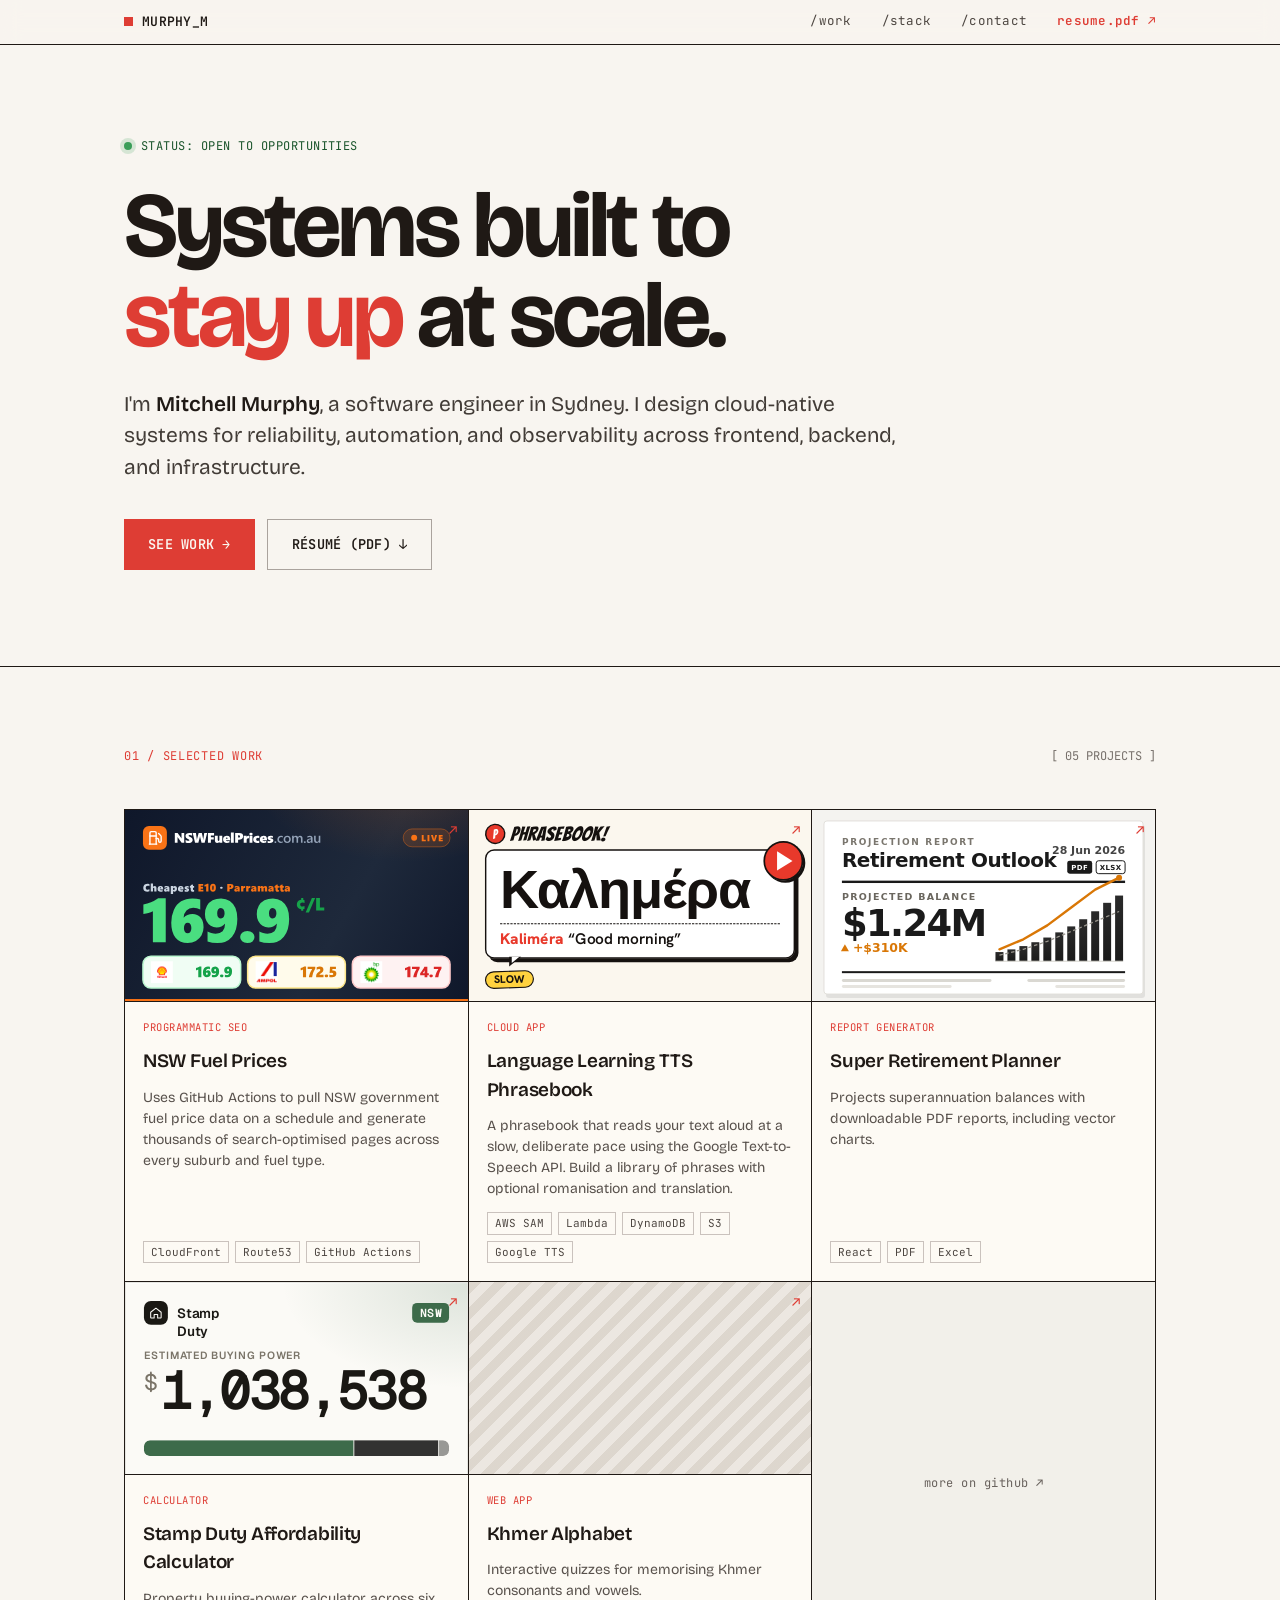
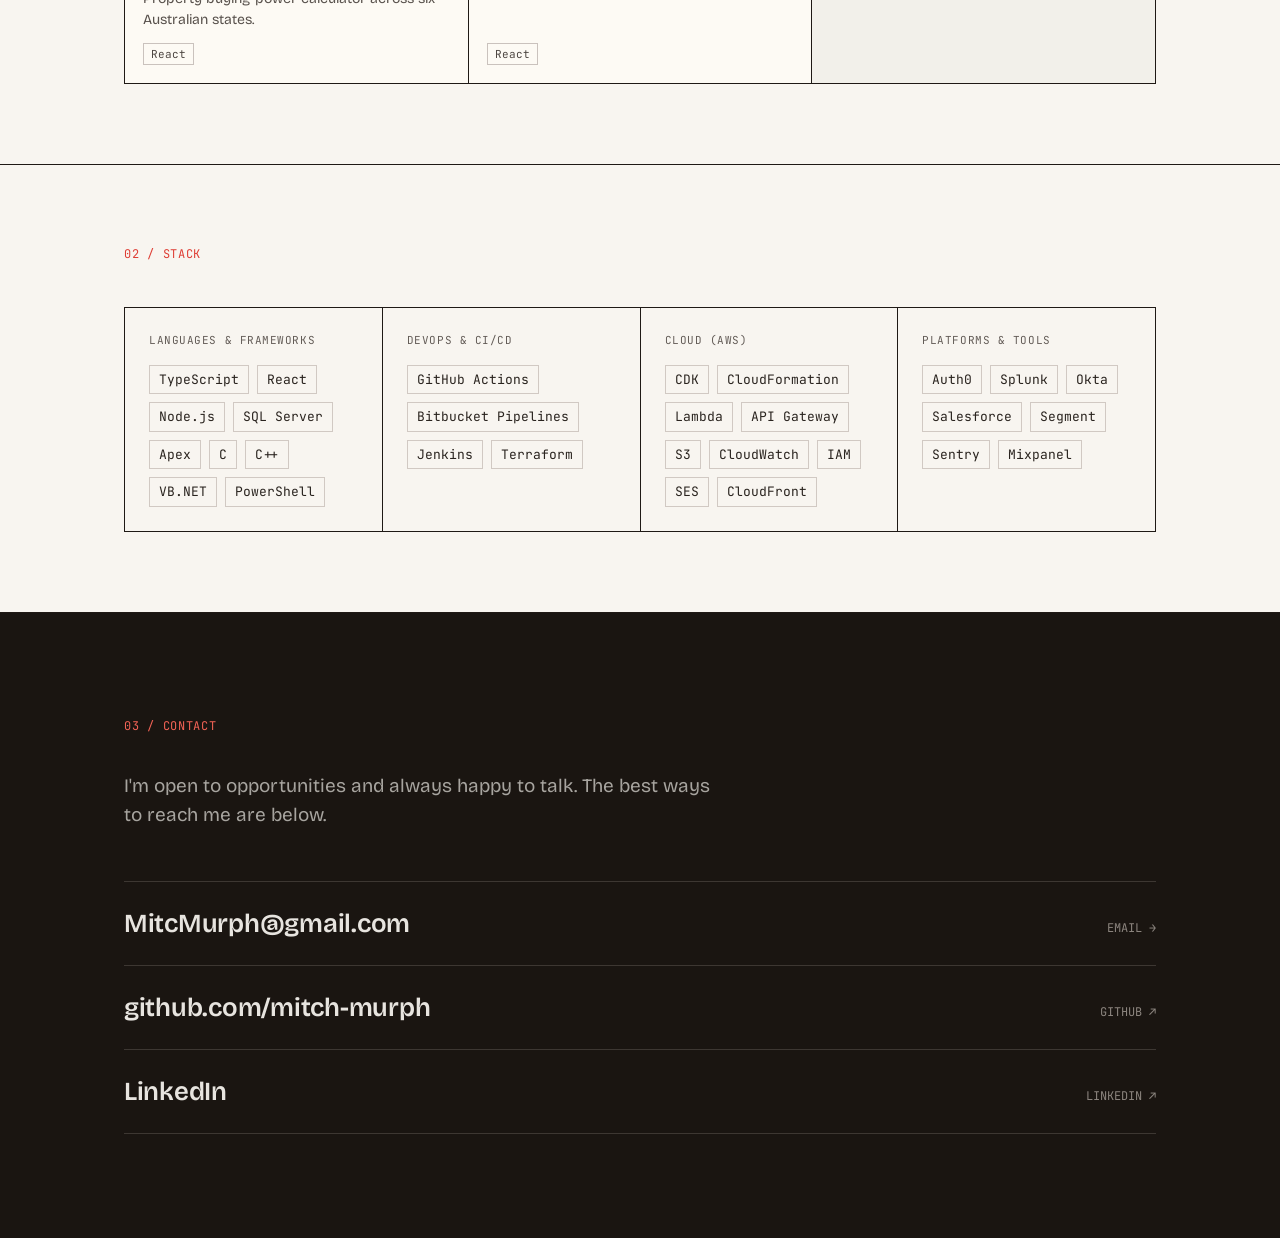
==== index.html @ 784d7cfb "Refine hero and contact section copy for clarity and conciseness" ====
<!DOCTYPE html>
<html lang="en">
<head>
  <meta charset="UTF-8">
  <meta name="viewport" content="width=device-width, initial-scale=1.0">
  <title>Mitchell Murphy — Software Engineer</title>
  <meta name="description" content="Mitchell Murphy — software engineer in Sydney building cloud-native systems for reliability, automation, and observability.">
  <link rel="icon" href="favicon.svg" type="image/svg+xml">
  <link rel="preconnect" href="https://fonts.googleapis.com">
  <link rel="preconnect" href="https://fonts.gstatic.com" crossorigin>
  <link href="https://fonts.googleapis.com/css2?family=Bricolage+Grotesque:opsz,wght@12..96,400;12..96,500;12..96,600;12..96,700;12..96,800&family=JetBrains+Mono:wght@400;500;600&display=swap" rel="stylesheet">
  <link rel="stylesheet" href="style.css">
</head>
<body>

  <!-- NAV -->
  <header class="nav">
    <nav class="nav__inner">
      <a href="#top" class="nav__brand mono"><span class="nav__dot"></span>MURPHY_M</a>
      <div class="nav__links mono">
        <a href="#work">/work</a>
        <a href="#stack">/stack</a>
        <a href="#contact">/contact</a>
        <a href="resume.pdf" target="_blank" rel="noopener" class="nav__resume">resume.pdf ↗</a>
      </div>
    </nav>
  </header>

  <main id="top">

    <!-- HERO -->
    <section class="hero">
      <div class="wrap">
        <p class="status mono"><span class="status__dot"></span>STATUS: OPEN TO OPPORTUNITIES</p>
        <h1 class="hero__title">Systems built to <span class="accent">stay up</span> at scale.</h1>
        <p class="hero__lede">I'm <strong>Mitchell Murphy</strong>, a software engineer in Sydney. I design cloud-native systems for reliability, automation, and observability across frontend, backend, and infrastructure.</p>
        <div class="hero__cta">
          <a href="#work" class="btn btn--solid mono">SEE WORK →</a>
          <a href="resume.pdf" target="_blank" rel="noopener" class="btn btn--ghost mono">RÉSUMÉ (PDF) ↓</a>
        </div>
      </div>
    </section>

    <!-- WORK -->
    <section id="work" class="section">
      <div class="wrap">
        <div class="section__head">
          <p class="eyebrow mono">01 / SELECTED WORK</p>
          <span class="mono section__count">[ 05 PROJECTS ]</span>
        </div>
        <div class="cards">

          <a href="https://www.nswfuelprices.com.au/" target="_blank" rel="noopener" class="card">
            <div class="card__thumb">
              <img class="card__thumb-img" src="assets/thumbs/nsw-fuel-prices.svg" alt="NSW Fuel Prices — search fuel by suburb" loading="lazy" width="1000" height="562">
              <span class="mono card__arrow">↗</span>
            </div>
            <div class="card__body">
              <span class="card__kind mono">PROGRAMMATIC SEO</span>
              <h3 class="card__title">NSW Fuel Prices</h3>
              <p class="card__desc">Uses GitHub Actions to pull NSW government fuel price data on a schedule and generate thousands of search-optimised pages across every suburb and fuel type.</p>
              <div class="tags mono"><span>CloudFront</span><span>Route53</span><span>GitHub Actions</span></div>
            </div>
          </a>

          <a href="/language-learning-tts-phrasebook" class="card">
            <div class="card__thumb">
              <img class="card__thumb-img" src="assets/thumbs/language-learning-tts-phrasebook.svg" alt="Language Learning TTS Phrasebook app" loading="lazy" width="1000" height="562">
              <span class="mono card__arrow">↗</span>
            </div>
            <div class="card__body">
              <span class="card__kind mono">CLOUD APP</span>
              <h3 class="card__title">Language Learning TTS Phrasebook</h3>
              <p class="card__desc">A phrasebook that reads your text aloud at a slow, deliberate pace using the Google Text-to-Speech API. Build a library of phrases with optional romanisation and translation.</p>
              <div class="tags mono"><span>AWS SAM</span><span>Lambda</span><span>DynamoDB</span><span>S3</span><span>Google TTS</span></div>
            </div>
          </a>

          <a href="/super-retirement-planner" class="card">
            <div class="card__thumb">
              <img class="card__thumb-img" src="assets/thumbs/super-retirement-planner.svg" alt="Super Retirement Planner" loading="lazy" width="1000" height="562">
              <span class="mono card__arrow">↗</span>
            </div>
            <div class="card__body">
              <span class="card__kind mono">REPORT GENERATOR</span>
              <h3 class="card__title">Super Retirement Planner</h3>
              <p class="card__desc">Projects superannuation balances with downloadable PDF reports, including vector charts.</p>
              <div class="tags mono"><span>React</span><span>PDF</span><span>Excel</span></div>
            </div>
          </a>

          <a href="/stamp-duty-affordability-calculator" class="card">
            <div class="card__thumb">
              <img class="card__thumb-img" src="assets/thumbs/stamp-duty-affordability-calculator.svg" alt="Stamp Duty Affordability Calculator" loading="lazy" width="1000" height="562">
              <span class="mono card__arrow">↗</span>
            </div>
            <div class="card__body">
              <span class="card__kind mono">CALCULATOR</span>
              <h3 class="card__title">Stamp Duty Affordability Calculator</h3>
              <p class="card__desc">Property buying-power calculator across six Australian states.</p>
              <div class="tags mono"><span>React</span></div>
            </div>
          </a>

          <a href="/khmer-alphabet" class="card">
            <div class="card__thumb"><video autoplay muted loop playsinline><source src="assets/videos/khmer-alphabet.mp4" type="video/mp4"></video><span class="mono card__arrow">↗</span></div>
            <div class="card__body">
              <span class="card__kind mono">WEB APP</span>
              <h3 class="card__title">Khmer Alphabet</h3>
              <p class="card__desc">Interactive quizzes for memorising Khmer consonants and vowels.</p>
              <div class="tags mono"><span>React</span></div>
            </div>
          </a>

          <a href="https://github.com/mitch-murph" target="_blank" rel="noopener" class="card card--more">
            <span class="mono">more on github ↗</span>
          </a>

        </div>
      </div>
    </section>

    <!-- STACK -->
    <section id="stack" class="section">
      <div class="wrap">
        <p class="eyebrow mono section__solo">02 / STACK</p>
        <div class="stack">
          <div class="stack__group">
            <p class="stack__label mono">LANGUAGES &amp; FRAMEWORKS</p>
            <div class="chips mono"><span>TypeScript</span><span>React</span><span>Node.js</span><span>SQL Server</span><span>Apex</span><span>C</span><span>C++</span><span>VB.NET</span><span>PowerShell</span></div>
          </div>
          <div class="stack__group">
            <p class="stack__label mono">DEVOPS &amp; CI/CD</p>
            <div class="chips mono"><span>GitHub Actions</span><span>Bitbucket Pipelines</span><span>Jenkins</span><span>Terraform</span></div>
          </div>
          <div class="stack__group">
            <p class="stack__label mono">CLOUD (AWS)</p>
            <div class="chips mono"><span>CDK</span><span>CloudFormation</span><span>Lambda</span><span>API Gateway</span><span>S3</span><span>CloudWatch</span><span>IAM</span><span>SES</span><span>CloudFront</span></div>
          </div>
          <div class="stack__group">
            <p class="stack__label mono">PLATFORMS &amp; TOOLS</p>
            <div class="chips mono"><span>Auth0</span><span>Splunk</span><span>Okta</span><span>Salesforce</span><span>Segment</span><span>Sentry</span><span>Mixpanel</span></div>
          </div>
        </div>
      </div>
    </section>

    <!-- CONTACT -->
    <section id="contact" class="contact">
      <div class="wrap">
        <p class="eyebrow mono eyebrow--accent">03 / CONTACT</p>
        <p class="contact__lede">I'm open to opportunities and always happy to talk. The best ways to reach me are below.</p>
        <div class="contact__rows">
          <a href="mailto:MitcMurph@gmail.com" class="crow">
            <span class="crow__val">MitcMurph@gmail.com</span>
            <span class="crow__tag mono">EMAIL <span class="crow__arrow">→</span></span>
          </a>
          <a href="https://github.com/mitch-murph" target="_blank" rel="noopener" class="crow">
            <span class="crow__val">github.com/mitch-murph</span>
            <span class="crow__tag mono">GITHUB <span class="crow__arrow">↗</span></span>
          </a>
          <a href="https://www.linkedin.com/in/mitchell-m-9b1806183/" target="_blank" rel="noopener" class="crow">
            <span class="crow__val">LinkedIn</span>
            <span class="crow__tag mono">LINKEDIN <span class="crow__arrow">↗</span></span>
          </a>
        </div>
      </div>
    </section>

  </main>
</body>
</html>
---- style.css ----
/* =========================================================================
   Mitchell Murphy — personal site
   Plain HTML/CSS, no build step. Drop into a GitHub Pages repo root.
   Colors use OKLCH; design accent = signal vermilion oklch(0.6 0.2 28).
   ========================================================================= */

*, *::before, *::after { box-sizing: border-box; }

:root {
  --bg:        oklch(0.972 0.008 85);
  --bg-card:   oklch(0.985 0.008 85);
  --ink:       oklch(0.22 0.012 60);
  --ink-soft:  oklch(0.36 0.012 60);
  --ink-mute:  oklch(0.46 0.012 60);
  --line:      oklch(0.22 0.012 60);
  --line-soft: oklch(0.84 0.012 60);
  --accent:    oklch(0.6 0.2 28);
  --accent-hi: oklch(0.52 0.2 28);
  --green:     oklch(0.62 0.14 150);
  --maxw: 1120px;
}

html { scroll-behavior: smooth; }
body {
  margin: 0;
  font-family: 'Bricolage Grotesque', system-ui, sans-serif;
  color: var(--ink);
  background: var(--bg);
  line-height: 1.5;
  -webkit-font-smoothing: antialiased;
}
@media (prefers-reduced-motion: reduce) { html { scroll-behavior: auto; } }

.mono { font-family: 'JetBrains Mono', ui-monospace, monospace; }
::selection { background: oklch(0.6 0.2 28 / 0.22); }

a { color: inherit; }
.wrap { max-width: var(--maxw); margin: 0 auto; padding-inline: clamp(18px, 5vw, 44px); }

/* ---------- NAV ---------- */
.nav {
  position: sticky; top: 0; z-index: 50;
  backdrop-filter: saturate(160%) blur(10px);
  background: oklch(0.972 0.008 85 / 0.82);
  border-bottom: 1px solid var(--line);
}
.nav__inner {
  max-width: var(--maxw); margin: 0 auto;
  padding: 12px clamp(18px, 5vw, 44px);
  display: flex; align-items: center; justify-content: space-between; gap: 16px;
}
.nav__brand {
  text-decoration: none; font-size: 13px; font-weight: 600; letter-spacing: 0.02em;
  display: flex; align-items: center; gap: 9px;
}
.nav__dot { width: 9px; height: 9px; background: var(--accent); display: inline-block; }
.nav__links {
  display: flex; align-items: center; gap: clamp(14px, 3vw, 30px);
  font-size: 12.5px; letter-spacing: 0.02em; flex-wrap: wrap; justify-content: flex-end;
}
.nav__links a { text-decoration: none; color: oklch(0.4 0.012 60); transition: color .15s; }
.nav__links a:hover { color: var(--accent); }
.nav__resume { color: var(--accent) !important; font-weight: 600; }

/* ---------- HERO ---------- */
.hero { border-bottom: 1px solid var(--line); }
.hero .wrap { padding-block: clamp(40px, 8vw, 88px) clamp(44px, 8vw, 96px); }
.status {
  display: inline-flex; align-items: center; gap: 9px;
  font-size: 12px; letter-spacing: 0.04em; color: oklch(0.4 0.09 150);
  margin: 0 0 26px;
}
.status__dot {
  width: 8px; height: 8px; border-radius: 50%; background: var(--green);
  box-shadow: 0 0 0 4px oklch(0.62 0.14 150 / 0.18);
}
.hero__title {
  margin: 0; font-size: clamp(40px, 8.5vw, 92px); line-height: 0.98;
  letter-spacing: -0.035em; font-weight: 700; max-width: 14ch; text-wrap: balance;
}
.accent { color: var(--accent); }
.hero__lede {
  margin: 28px 0 0; font-size: clamp(17px, 2.3vw, 21px); line-height: 1.5;
  color: var(--ink-soft); max-width: 56ch; text-wrap: pretty;
}
.hero__lede strong { font-weight: 600; color: var(--ink); }
.hero__cta { margin-top: 36px; display: flex; flex-wrap: wrap; gap: 12px; }

.btn {
  display: inline-flex; align-items: center; gap: 9px; padding: 14px 24px;
  text-decoration: none; font-size: 13.5px; font-weight: 600; letter-spacing: 0.02em;
}
.btn--solid { background: var(--accent); color: oklch(0.98 0.01 85); transition: background .15s; }
.btn--solid:hover { background: var(--accent-hi); }
.btn--ghost { background: transparent; color: var(--ink); border: 1px solid oklch(0.72 0.012 60); transition: border-color .15s; }
.btn--ghost:hover { border-color: var(--ink); }

/* ---------- SECTION SCAFFOLD ---------- */
.section { border-bottom: 1px solid var(--line); }
.section .wrap { padding-block: clamp(44px, 7vw, 80px); }
.section__head {
  display: flex; align-items: baseline; justify-content: space-between;
  gap: 16px; margin-bottom: clamp(28px, 4vw, 44px); flex-wrap: wrap;
}
.eyebrow { font-size: 12px; letter-spacing: 0.06em; color: var(--accent); margin: 0; }
.section__solo { margin-bottom: clamp(28px, 4vw, 44px); }
.section__count { font-size: 12px; color: oklch(0.55 0.012 60); }

/* ---------- WORK CARDS ---------- */
.cards {
  display: grid; grid-template-columns: repeat(auto-fill, minmax(300px, 1fr));
  gap: 1px; background: var(--line); border: 1px solid var(--line);
}
.card {
  text-decoration: none; color: inherit; background: var(--bg-card);
  display: flex; flex-direction: column; transition: border-color .2s;
}
.card__thumb {
  position: relative; overflow: hidden;
  aspect-ratio: 16 / 9;
  background-color: oklch(0.93 0.01 75);
  background-image: repeating-linear-gradient(135deg, oklch(0.88 0.014 75) 0 9px, transparent 9px 18px);
  border-bottom: 1px solid var(--line);
}
.card__thumb video,
.card__thumb-img {
  position: absolute; inset: 0; width: 100%; height: 100%;
  object-fit: cover; object-position: top; display: block;
}
.card__arrow {
  position: absolute; top: 10px; right: 11px; z-index: 1;
  font-size: 14px; color: var(--accent); transition: transform .2s;
}
.card:hover .card__arrow { transform: translate(3px, -3px); }
.card__body { padding: 18px; display: flex; flex-direction: column; gap: 11px; flex: 1; }
.card__kind { font-size: 10.5px; letter-spacing: 0.05em; color: var(--accent); }
.card__title { margin: 0; font-size: 19px; font-weight: 600; letter-spacing: -0.015em; }
.card__desc { margin: 0; font-size: 14px; line-height: 1.5; color: oklch(0.44 0.012 60); flex: 1; }

.tags { display: flex; flex-wrap: wrap; gap: 6px; margin-top: 2px; font-size: 11px; }
.tags span { color: oklch(0.4 0.012 60); border: 1px solid oklch(0.82 0.012 60); padding: 2px 7px; }

.card--more {
  background: oklch(0.955 0.008 85);
  align-items: center; justify-content: center; min-height: 160px;
  font-size: 12px; letter-spacing: 0.04em; color: oklch(0.5 0.012 60);
}
.card--more:hover { color: var(--accent); }

/* ---------- TEMPLATED THUMBNAILS ---------- */
.thumb {
  position: absolute; inset: 0;
  display: flex; flex-direction: column; justify-content: space-between;
  padding: 16px;
  font-family: 'JetBrains Mono', ui-monospace, monospace;
  background:
    radial-gradient(130% 100% at 100% 0%, oklch(0.6 0.2 28 / 0.10), transparent 58%),
    var(--bg-card);
}
.thumb__tag {
  display: inline-flex; align-items: center; gap: 6px;
  font-size: 9.5px; letter-spacing: 0.09em; color: var(--accent);
}
.thumb__tag::before {
  content: ''; width: 6px; height: 6px; background: var(--accent); display: inline-block;
}

/* Fuel-price board */
.thumb-fuel__price {
  font-family: 'Bricolage Grotesque', system-ui, sans-serif;
  font-weight: 700; letter-spacing: -0.03em; color: var(--ink);
  font-size: 40px; line-height: 1;
  display: flex; align-items: baseline; gap: 10px;
}
.thumb-fuel__unit {
  font-family: 'JetBrains Mono', ui-monospace, monospace;
  font-size: 11px; font-weight: 400; letter-spacing: 0.02em; color: var(--ink-mute);
}
.thumb-fuel__rows { display: grid; gap: 4px; font-size: 9.5px; color: var(--ink-mute); }
.thumb-fuel__rows span { display: flex; justify-content: space-between; max-width: 190px; }
.thumb-fuel__rows b { font-weight: 500; color: var(--ink-soft); }

/* TTS phrase card */
.thumb-tts__phrase {
  font-family: 'Bricolage Grotesque', system-ui, sans-serif;
  font-weight: 700; font-size: 27px; line-height: 1.1; letter-spacing: -0.01em; color: var(--ink);
}
.thumb-tts__rom { font-size: 11px; color: var(--accent); margin-top: 3px; }
.thumb-tts__trans { font-size: 11px; color: var(--ink-mute); margin-top: 1px; }
.thumb-tts__player { display: flex; align-items: center; gap: 11px; }
.thumb-tts__play {
  width: 22px; height: 22px; border-radius: 50%; background: var(--accent);
  display: flex; align-items: center; justify-content: center; flex-shrink: 0;
}
.thumb-tts__play::before {
  content: ''; margin-left: 2px;
  border-left: 7px solid oklch(0.98 0.01 85);
  border-top: 5px solid transparent; border-bottom: 5px solid transparent;
}
.thumb-tts__wave { display: flex; align-items: center; gap: 3px; height: 22px; }
.thumb-tts__wave i { width: 3px; border-radius: 2px; background: var(--accent); opacity: 0.55; }
.thumb-tts__wave i:nth-child(1) { height: 7px; }
.thumb-tts__wave i:nth-child(2) { height: 15px; }
.thumb-tts__wave i:nth-child(3) { height: 21px; opacity: 0.85; }
.thumb-tts__wave i:nth-child(4) { height: 12px; }
.thumb-tts__wave i:nth-child(5) { height: 18px; }
.thumb-tts__wave i:nth-child(6) { height: 8px; }
.thumb-tts__wave i:nth-child(7) { height: 16px; }
.thumb-tts__wave i:nth-child(8) { height: 22px; opacity: 0.85; }
.thumb-tts__wave i:nth-child(9) { height: 10px; }
.thumb-tts__wave i:nth-child(10) { height: 14px; }
.thumb-tts__wave i:nth-child(11) { height: 6px; }

/* ---------- STACK ---------- */
.stack {
  display: grid; grid-template-columns: repeat(auto-fit, minmax(240px, 1fr));
  gap: 1px; background: var(--line); border: 1px solid var(--line);
}
.stack__group { background: var(--bg); padding: 24px; }
.stack__label { font-size: 11px; letter-spacing: 0.05em; color: oklch(0.48 0.012 60); margin: 0 0 16px; }
.chips { display: flex; flex-wrap: wrap; gap: 8px; }
.chips span {
  font-size: 13px; color: oklch(0.26 0.012 60);
  border: 1px solid var(--line-soft); padding: 4px 9px;
}

/* ---------- CONTACT ---------- */
.contact { background: oklch(0.2 0.012 60); color: oklch(0.9 0.008 85); }
.contact .wrap { padding-block: clamp(56px, 9vw, 104px); }
.eyebrow--accent { color: oklch(0.68 0.18 28); margin-bottom: clamp(24px, 4vw, 36px); }
.contact__title {
  margin: 0; font-size: clamp(30px, 5.5vw, 56px); line-height: 1.04;
  letter-spacing: -0.03em; font-weight: 700; max-width: 18ch; text-wrap: balance;
}
.contact__lede {
  margin: 22px 0 0; font-size: clamp(16px, 2.2vw, 19px); line-height: 1.55;
  color: oklch(0.72 0.008 85); max-width: 50ch; text-wrap: pretty;
}
.contact__rows { margin-top: clamp(36px, 5vw, 52px); border-top: 1px solid oklch(0.34 0.012 60); }
.crow {
  display: flex; align-items: baseline; justify-content: space-between; gap: 16px;
  padding: 22px 0; border-bottom: 1px solid oklch(0.34 0.012 60);
  text-decoration: none; color: oklch(0.92 0.008 85); transition: color .15s;
}
.crow:hover { color: var(--accent); }
.crow__val { font-size: clamp(18px, 3vw, 26px); font-weight: 600; letter-spacing: -0.01em; }
.crow__tag { font-size: 12px; color: oklch(0.62 0.012 60); white-space: nowrap; }
.crow__arrow { display: inline-block; transition: transform .15s; }
.crow:hover .crow__arrow { transform: translateX(3px); }
.foot {
  margin-top: clamp(40px, 6vw, 64px); display: flex; justify-content: space-between;
  flex-wrap: wrap; gap: 8px; font-size: 11.5px; letter-spacing: 0.04em; color: oklch(0.55 0.012 60);
}
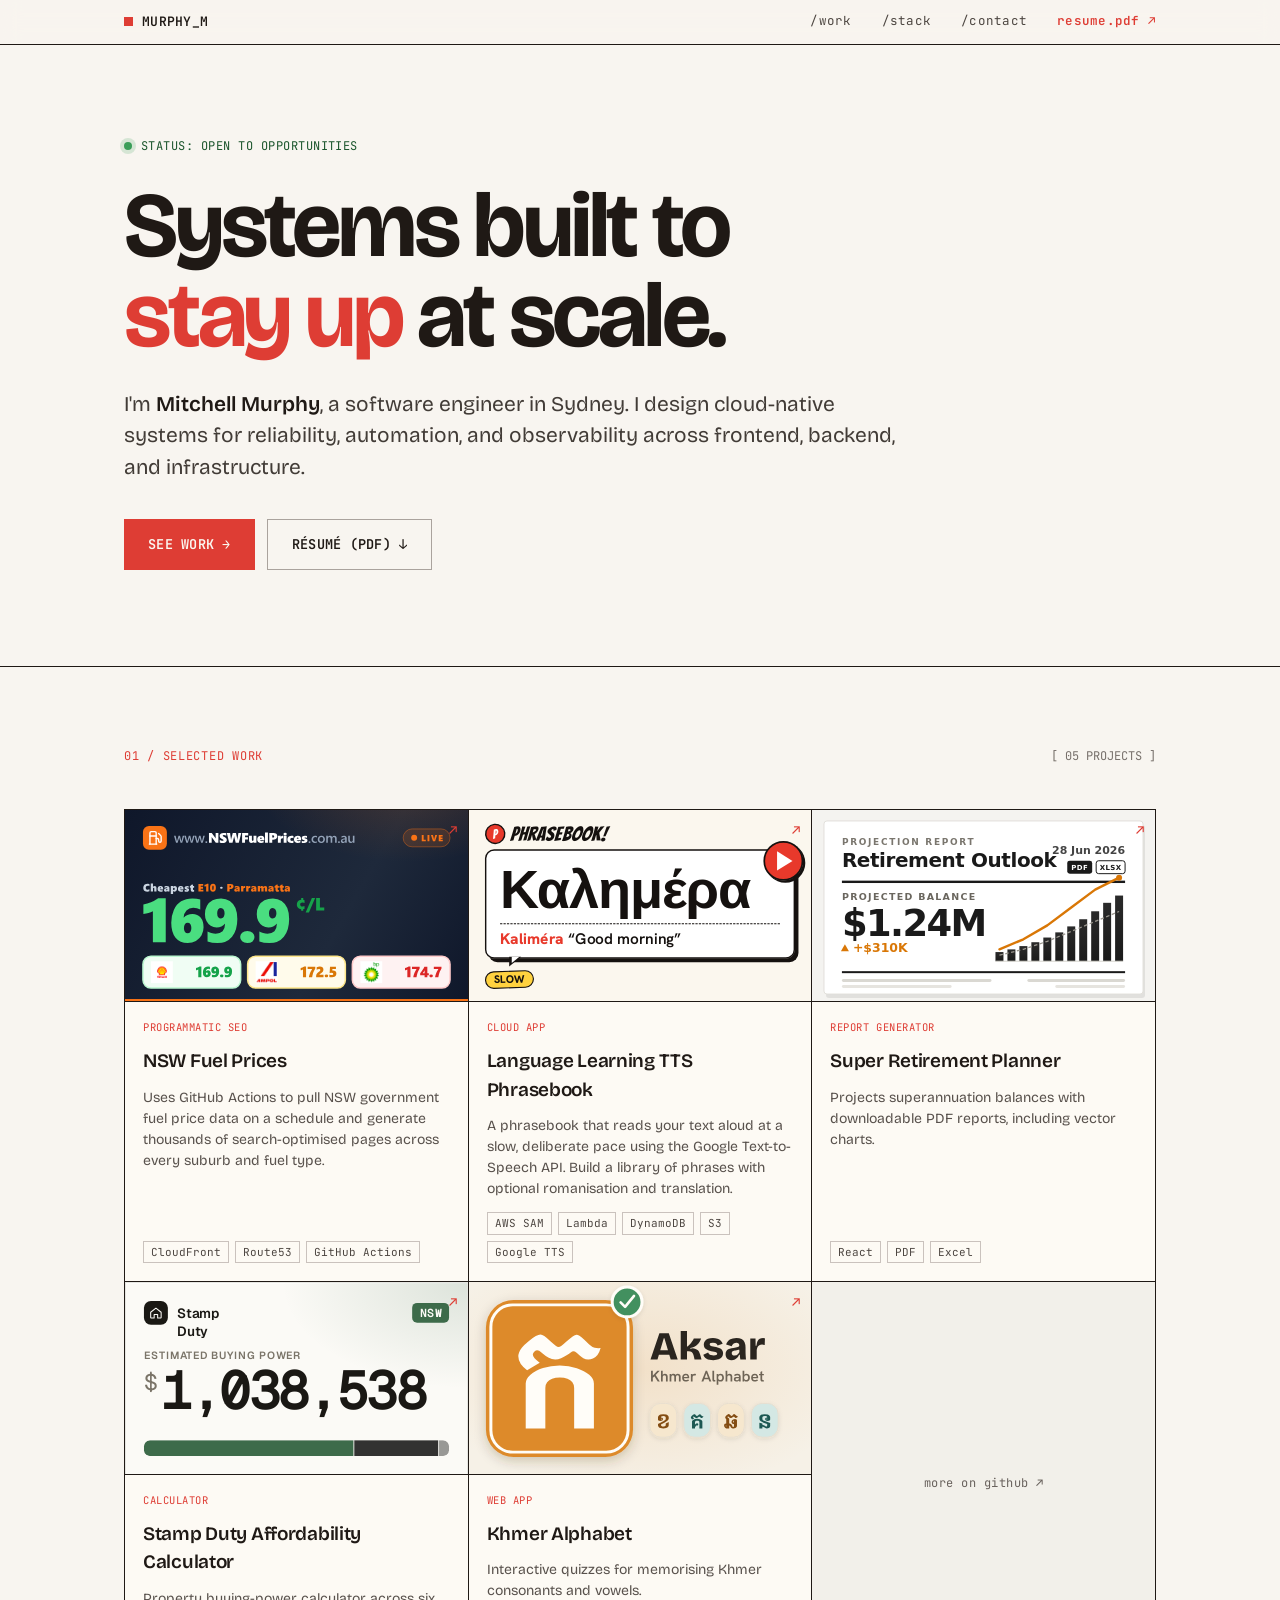
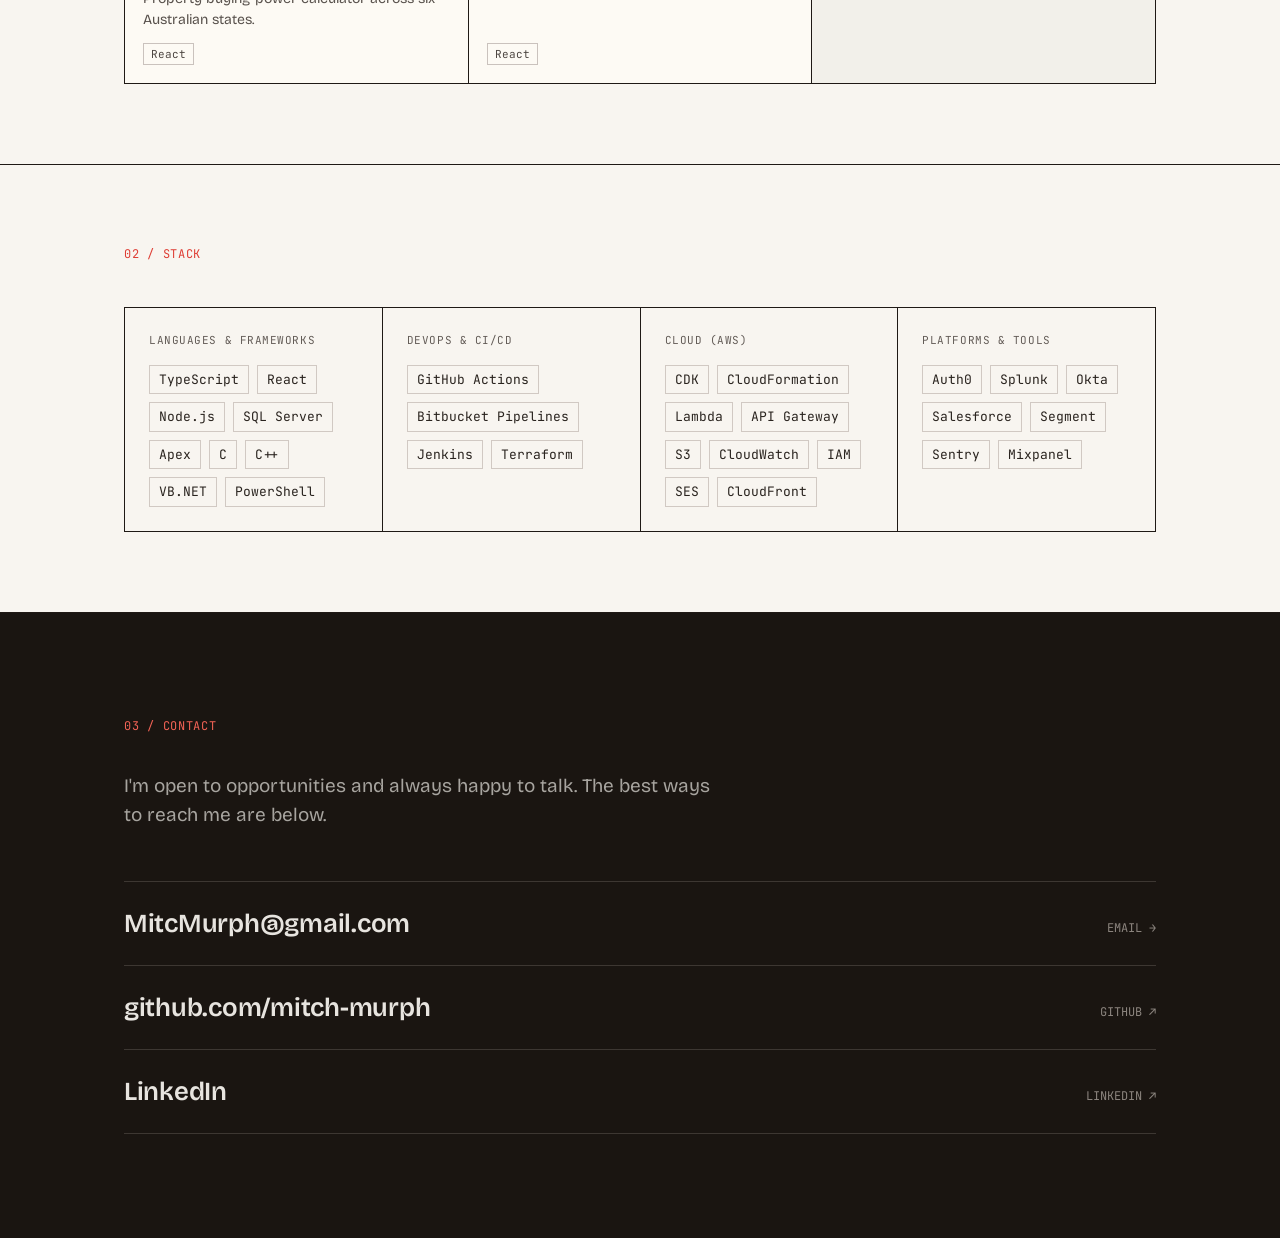
==== commit 3d7c4958: "Update Khmer Alphabet card with SVG thumbnail and new project link Co-Authored-By: Claude Sonnet 5 <" ====
--- a/index.html
+++ b/index.html
@@ -4,7 +4,7 @@
   <meta charset="UTF-8">
   <meta name="viewport" content="width=device-width, initial-scale=1.0">
   <title>Mitchell Murphy — Software Engineer</title>
-  <meta name="description" content="Mitchell Murphy — software engineer in Sydney building cloud-native systems for reliability, automation, and observability.">
+  <meta name="description" content="Mitchell Murphy">
   <link rel="icon" href="favicon.svg" type="image/svg+xml">
   <link rel="preconnect" href="https://fonts.googleapis.com">
   <link rel="preconnect" href="https://fonts.gstatic.com" crossorigin>
@@ -102,8 +102,11 @@
             </div>
           </a>
 
-          <a href="/khmer-alphabet" class="card">
-            <div class="card__thumb"><video autoplay muted loop playsinline><source src="assets/videos/khmer-alphabet.mp4" type="video/mp4"></video><span class="mono card__arrow">↗</span></div>
+          <a href="https://mitch-murph.github.io/language-learning-khmer-alphabet/" target="_blank" rel="noopener" class="card">
+            <div class="card__thumb">
+              <img class="card__thumb-img" src="assets/thumbs/khmer-alphabet.svg" alt="Khmer Alphabet — interactive quizzes for Khmer consonants and vowels" loading="lazy" width="1000" height="562">
+              <span class="mono card__arrow">↗</span>
+            </div>
             <div class="card__body">
               <span class="card__kind mono">WEB APP</span>
               <h3 class="card__title">Khmer Alphabet</h3>
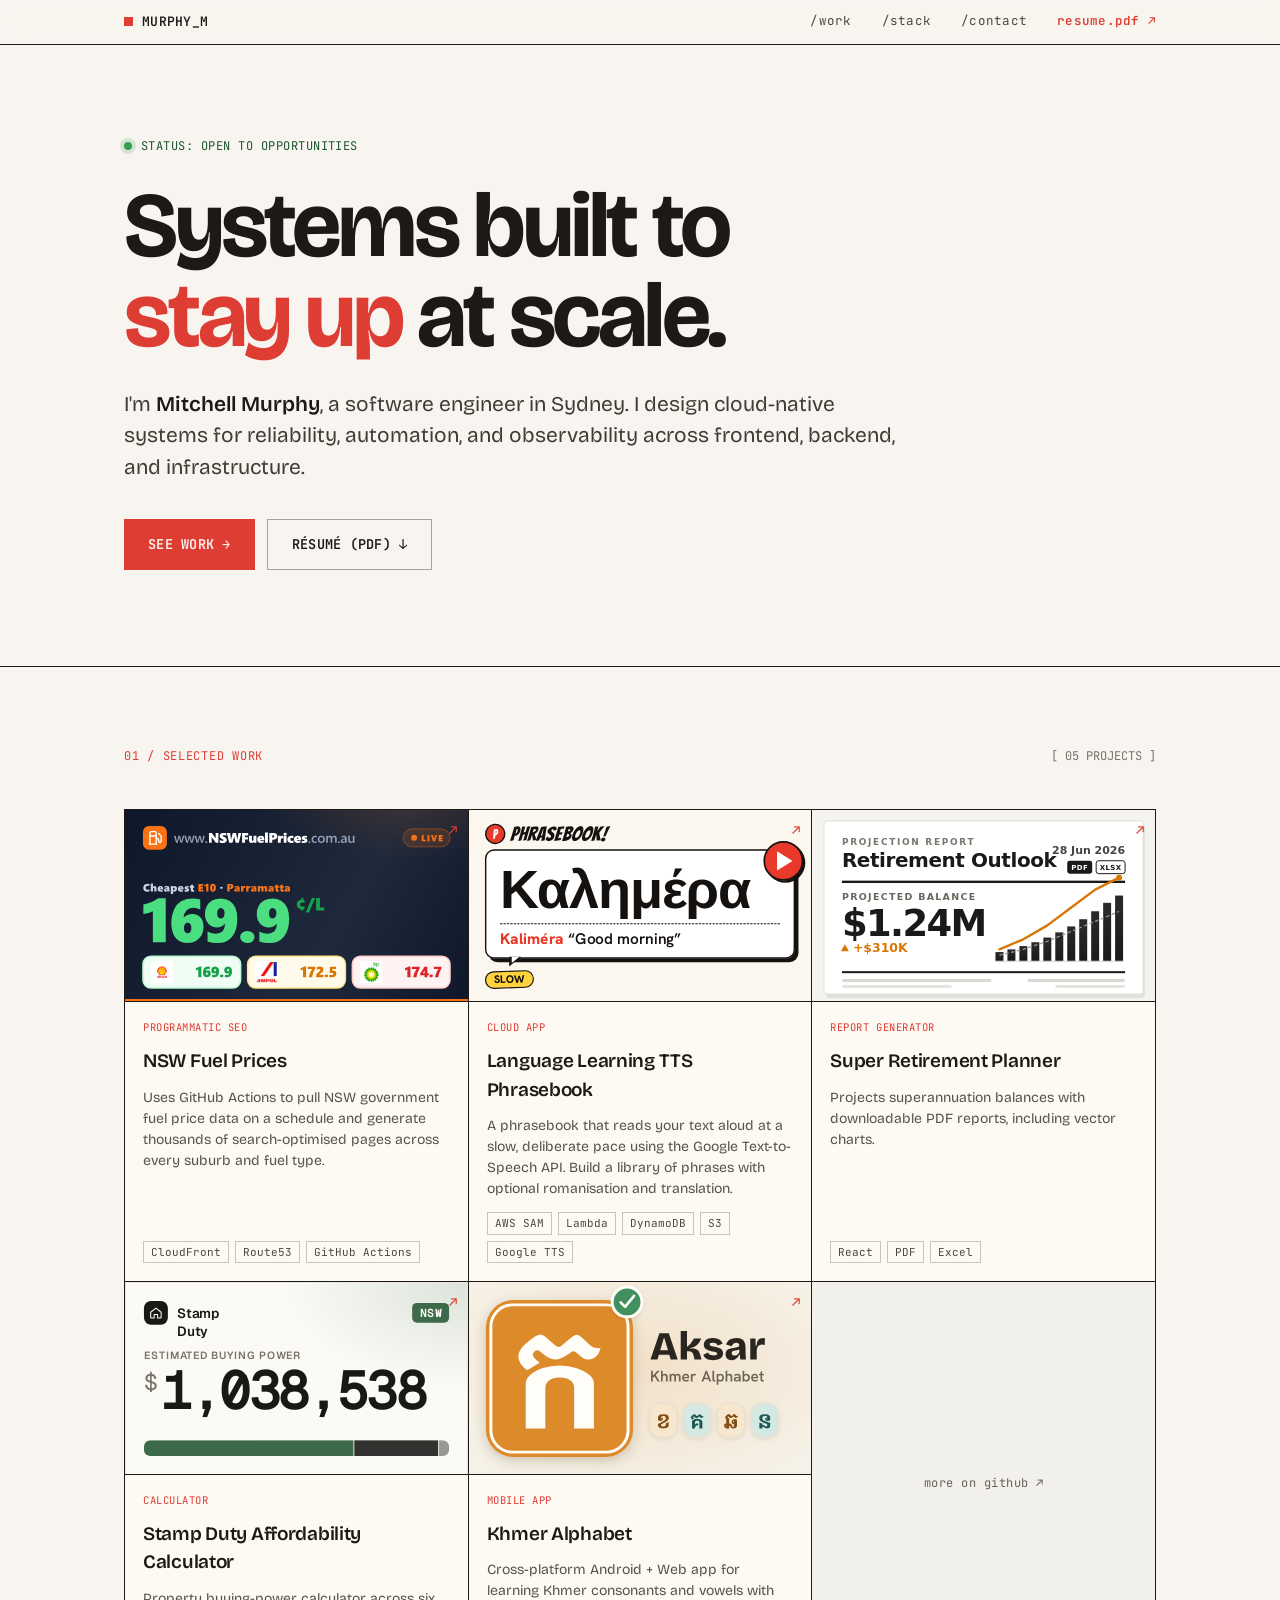
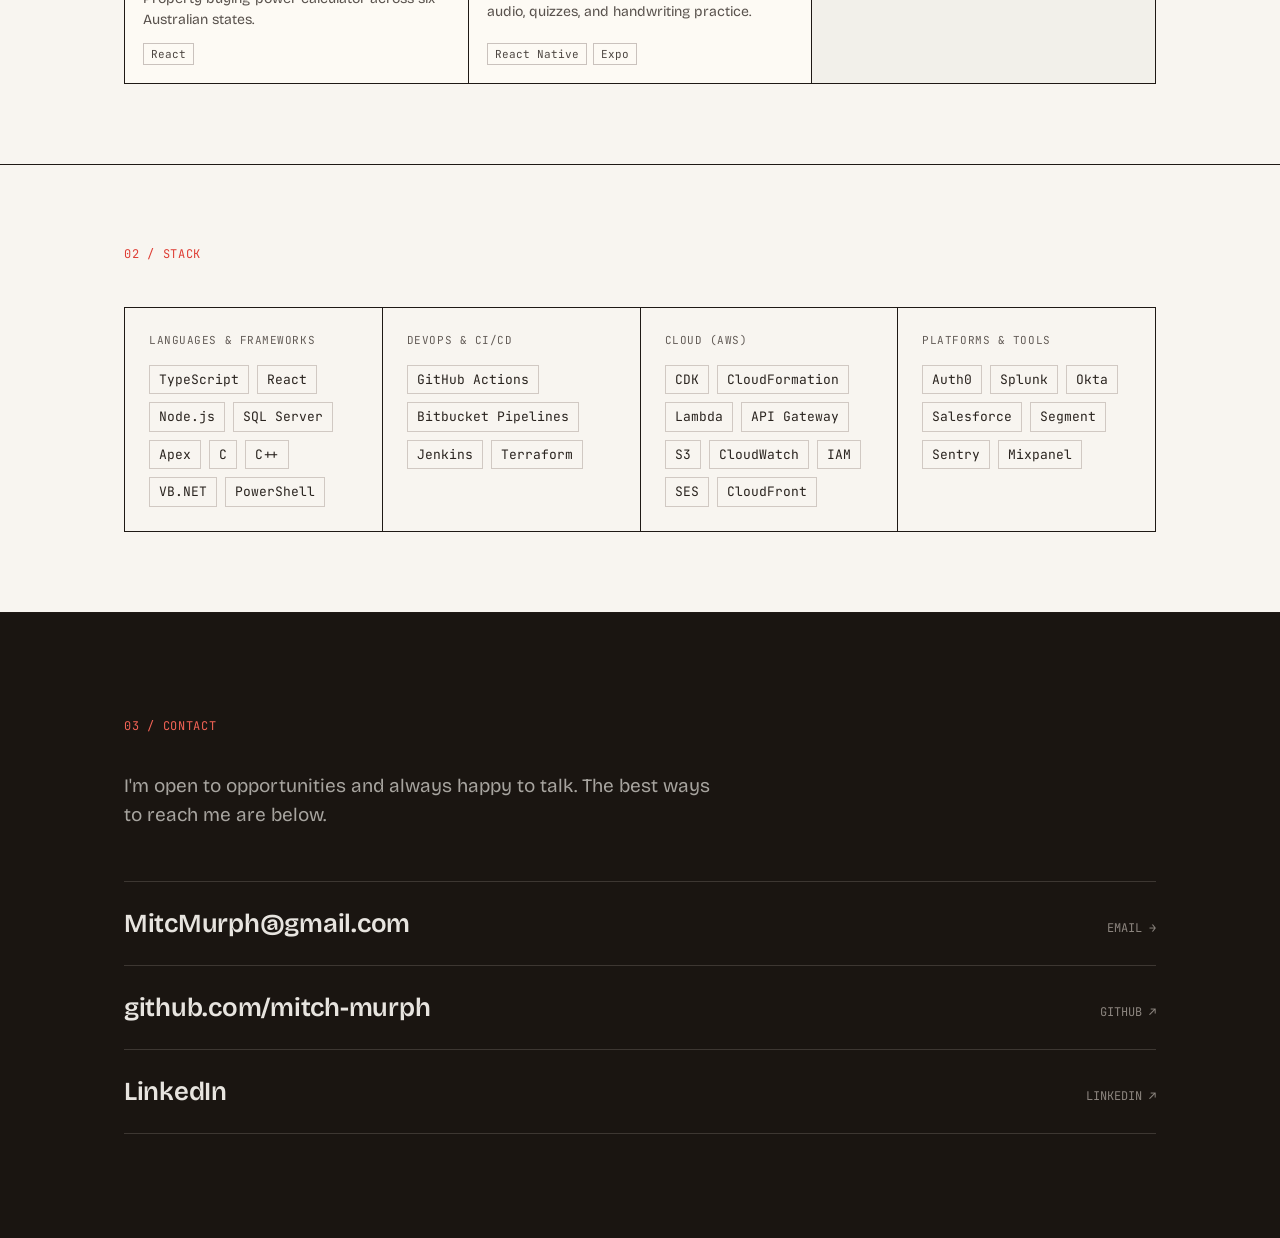
==== commit ea100aea: "Update Khmer Alphabet card for React Native/Expo, Android + Web Co-Authored-By: Claude Sonnet 5 <nor" ====
--- a/index.html
+++ b/index.html
@@ -102,16 +102,16 @@
             </div>
           </a>
 
-          <a href="https://mitch-murph.github.io/language-learning-khmer-alphabet/" target="_blank" rel="noopener" class="card">
+          <a href="/language-learning-khmer-alphabet/" class="card">
             <div class="card__thumb">
               <img class="card__thumb-img" src="assets/thumbs/khmer-alphabet.svg" alt="Khmer Alphabet — interactive quizzes for Khmer consonants and vowels" loading="lazy" width="1000" height="562">
               <span class="mono card__arrow">↗</span>
             </div>
             <div class="card__body">
-              <span class="card__kind mono">WEB APP</span>
+              <span class="card__kind mono">MOBILE APP</span>
               <h3 class="card__title">Khmer Alphabet</h3>
-              <p class="card__desc">Interactive quizzes for memorising Khmer consonants and vowels.</p>
-              <div class="tags mono"><span>React</span></div>
+              <p class="card__desc">Cross-platform Android + Web app for learning Khmer consonants and vowels with audio, quizzes, and handwriting practice.</p>
+              <div class="tags mono"><span>React Native</span><span>Expo</span></div>
             </div>
           </a>
 
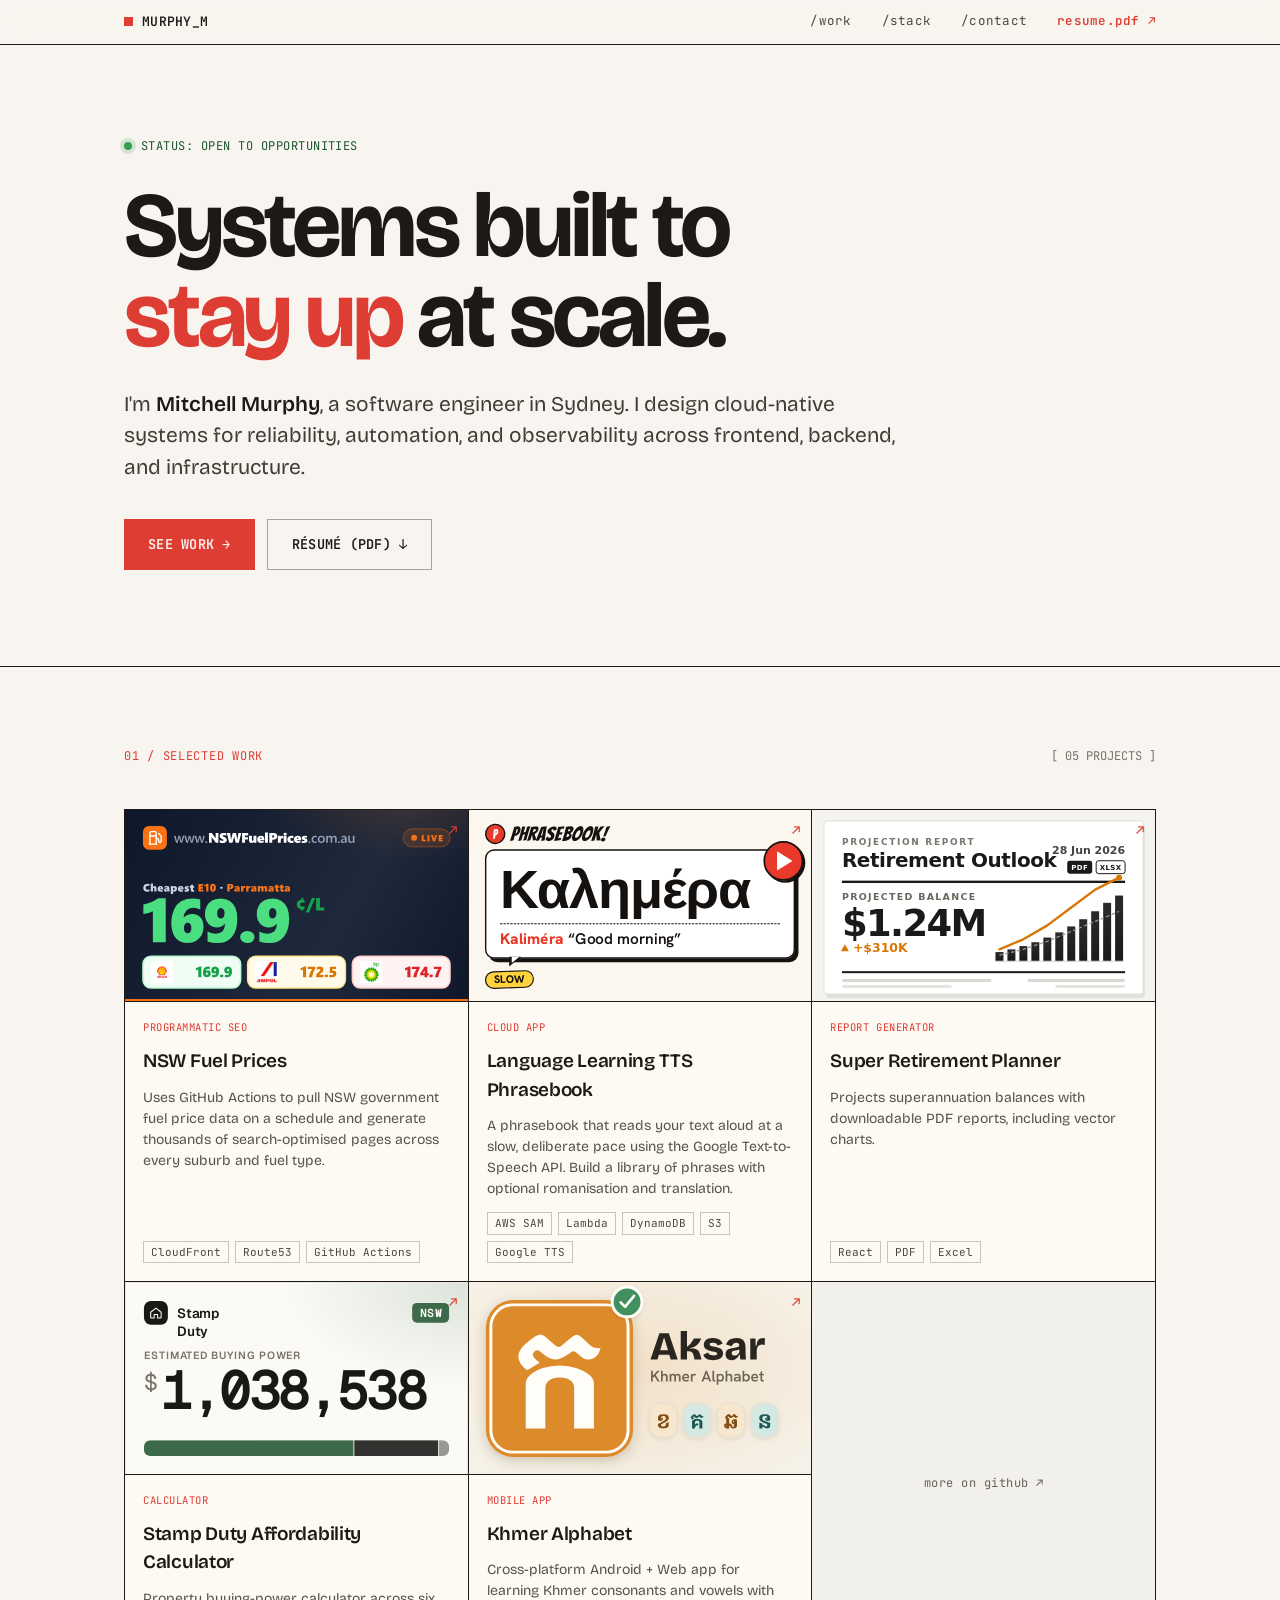
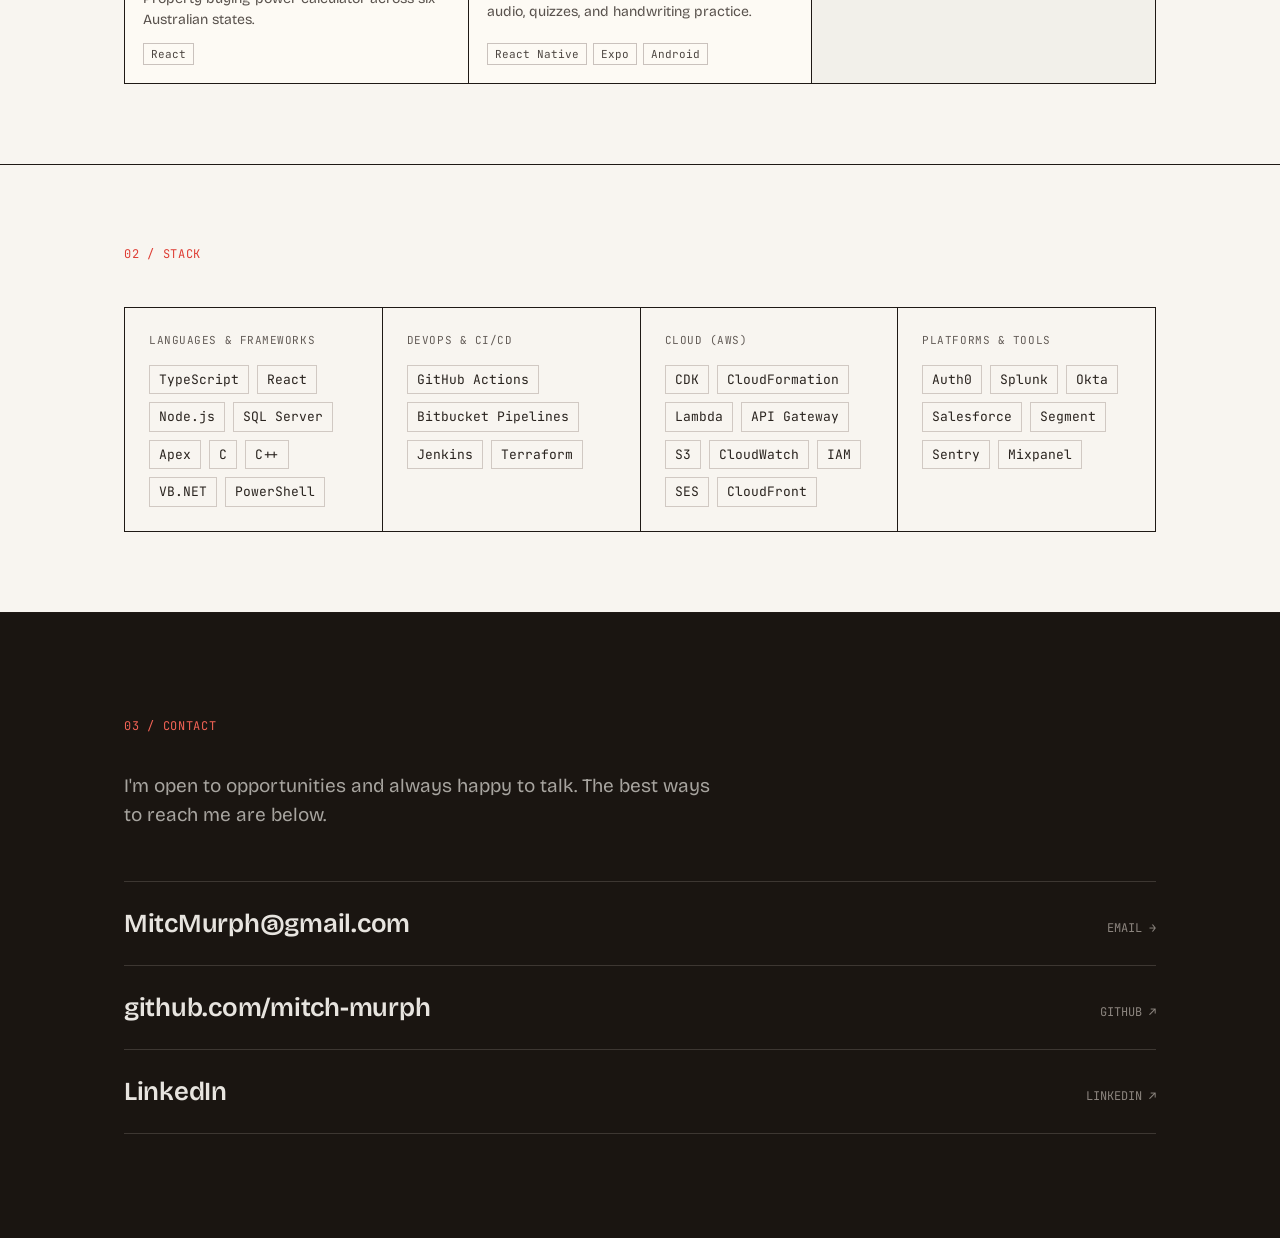
==== commit 4661de4d: "Add Android tag to Khmer Alphabet card Co-Authored-By: Claude Sonnet 5 <noreply@anthropic.com>" ====
--- a/index.html
+++ b/index.html
@@ -111,7 +111,7 @@
               <span class="card__kind mono">MOBILE APP</span>
               <h3 class="card__title">Khmer Alphabet</h3>
               <p class="card__desc">Cross-platform Android + Web app for learning Khmer consonants and vowels with audio, quizzes, and handwriting practice.</p>
-              <div class="tags mono"><span>React Native</span><span>Expo</span></div>
+              <div class="tags mono"><span>React Native</span><span>Expo</span><span>Android</span></div>
             </div>
           </a>
 
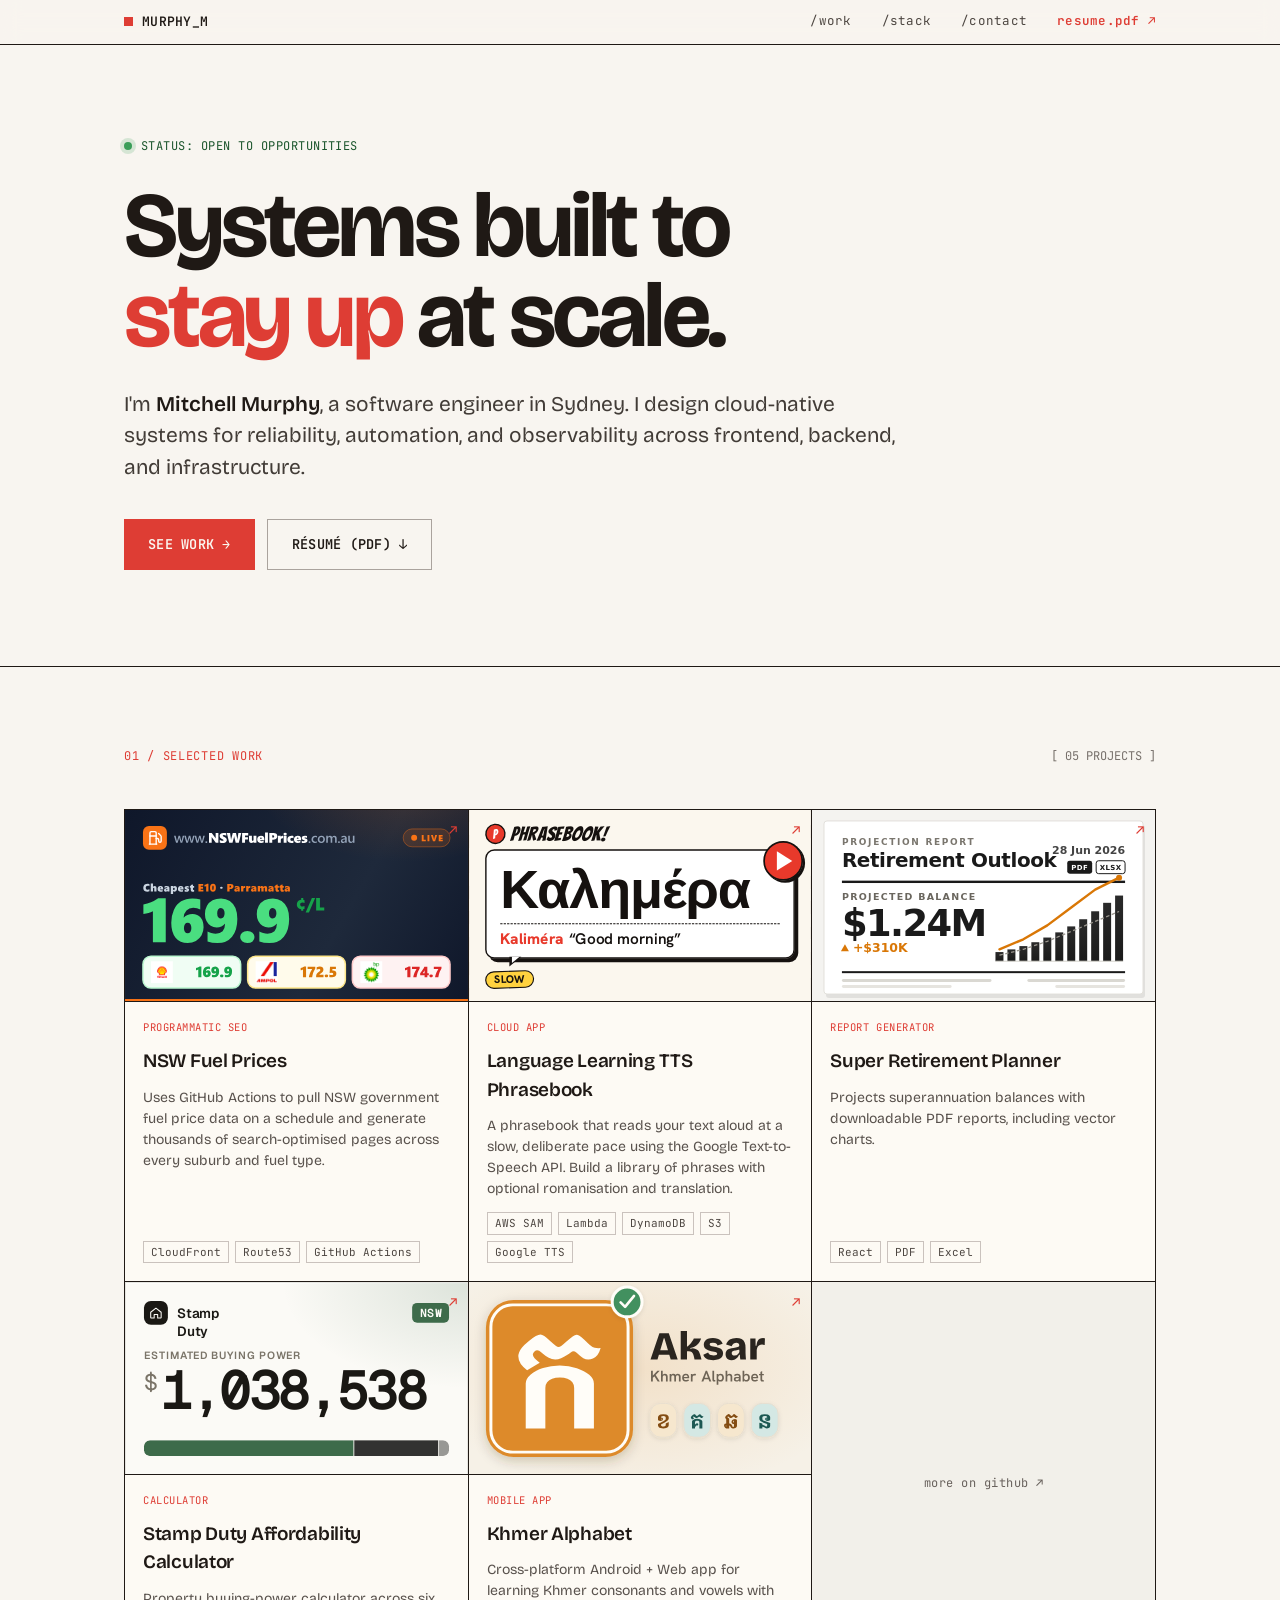
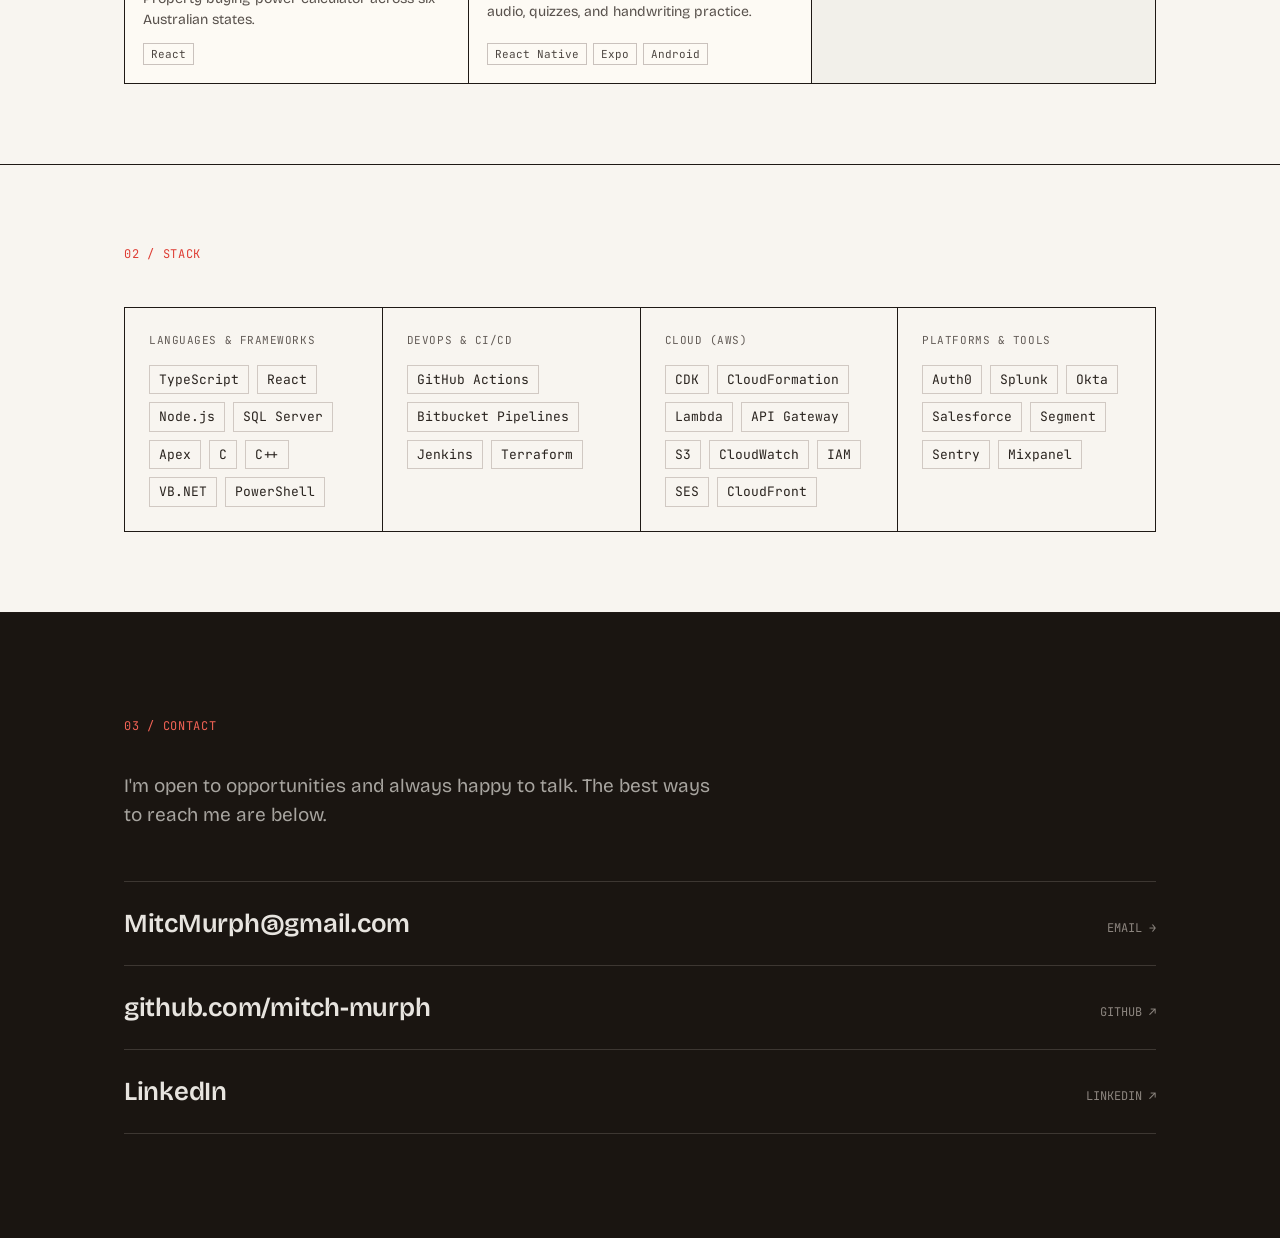
==== commit 8a7f14a9: "Refactor SVG and HTML image elements to remove redundant width and height attributes for improved re" ====
--- a/index.html
+++ b/index.html
@@ -52,7 +52,7 @@
 
           <a href="https://www.nswfuelprices.com.au/" target="_blank" rel="noopener" class="card">
             <div class="card__thumb">
-              <img class="card__thumb-img" src="assets/thumbs/nsw-fuel-prices.svg" alt="NSW Fuel Prices — search fuel by suburb" loading="lazy" width="1000" height="562">
+              <img class="card__thumb-img" src="assets/thumbs/nsw-fuel-prices.svg" alt="NSW Fuel Prices — search fuel by suburb" loading="lazy">
               <span class="mono card__arrow">↗</span>
             </div>
             <div class="card__body">
@@ -65,7 +65,7 @@
 
           <a href="/language-learning-tts-phrasebook" class="card">
             <div class="card__thumb">
-              <img class="card__thumb-img" src="assets/thumbs/language-learning-tts-phrasebook.svg" alt="Language Learning TTS Phrasebook app" loading="lazy" width="1000" height="562">
+              <img class="card__thumb-img" src="assets/thumbs/language-learning-tts-phrasebook.svg" alt="Language Learning TTS Phrasebook app" loading="lazy">
               <span class="mono card__arrow">↗</span>
             </div>
             <div class="card__body">
@@ -78,7 +78,7 @@
 
           <a href="/super-retirement-planner" class="card">
             <div class="card__thumb">
-              <img class="card__thumb-img" src="assets/thumbs/super-retirement-planner.svg" alt="Super Retirement Planner" loading="lazy" width="1000" height="562">
+              <img class="card__thumb-img" src="assets/thumbs/super-retirement-planner.svg" alt="Super Retirement Planner" loading="lazy">
               <span class="mono card__arrow">↗</span>
             </div>
             <div class="card__body">
@@ -91,7 +91,7 @@
 
           <a href="/stamp-duty-affordability-calculator" class="card">
             <div class="card__thumb">
-              <img class="card__thumb-img" src="assets/thumbs/stamp-duty-affordability-calculator.svg" alt="Stamp Duty Affordability Calculator" loading="lazy" width="1000" height="562">
+              <img class="card__thumb-img" src="assets/thumbs/stamp-duty-affordability-calculator.svg" alt="Stamp Duty Affordability Calculator" loading="lazy">
               <span class="mono card__arrow">↗</span>
             </div>
             <div class="card__body">
@@ -104,7 +104,7 @@
 
           <a href="/language-learning-khmer-alphabet/" class="card">
             <div class="card__thumb">
-              <img class="card__thumb-img" src="assets/thumbs/khmer-alphabet.svg" alt="Khmer Alphabet — interactive quizzes for Khmer consonants and vowels" loading="lazy" width="1000" height="562">
+              <img class="card__thumb-img" src="assets/thumbs/khmer-alphabet.svg" alt="Khmer Alphabet — interactive quizzes for Khmer consonants and vowels" loading="lazy">
               <span class="mono card__arrow">↗</span>
             </div>
             <div class="card__body">
